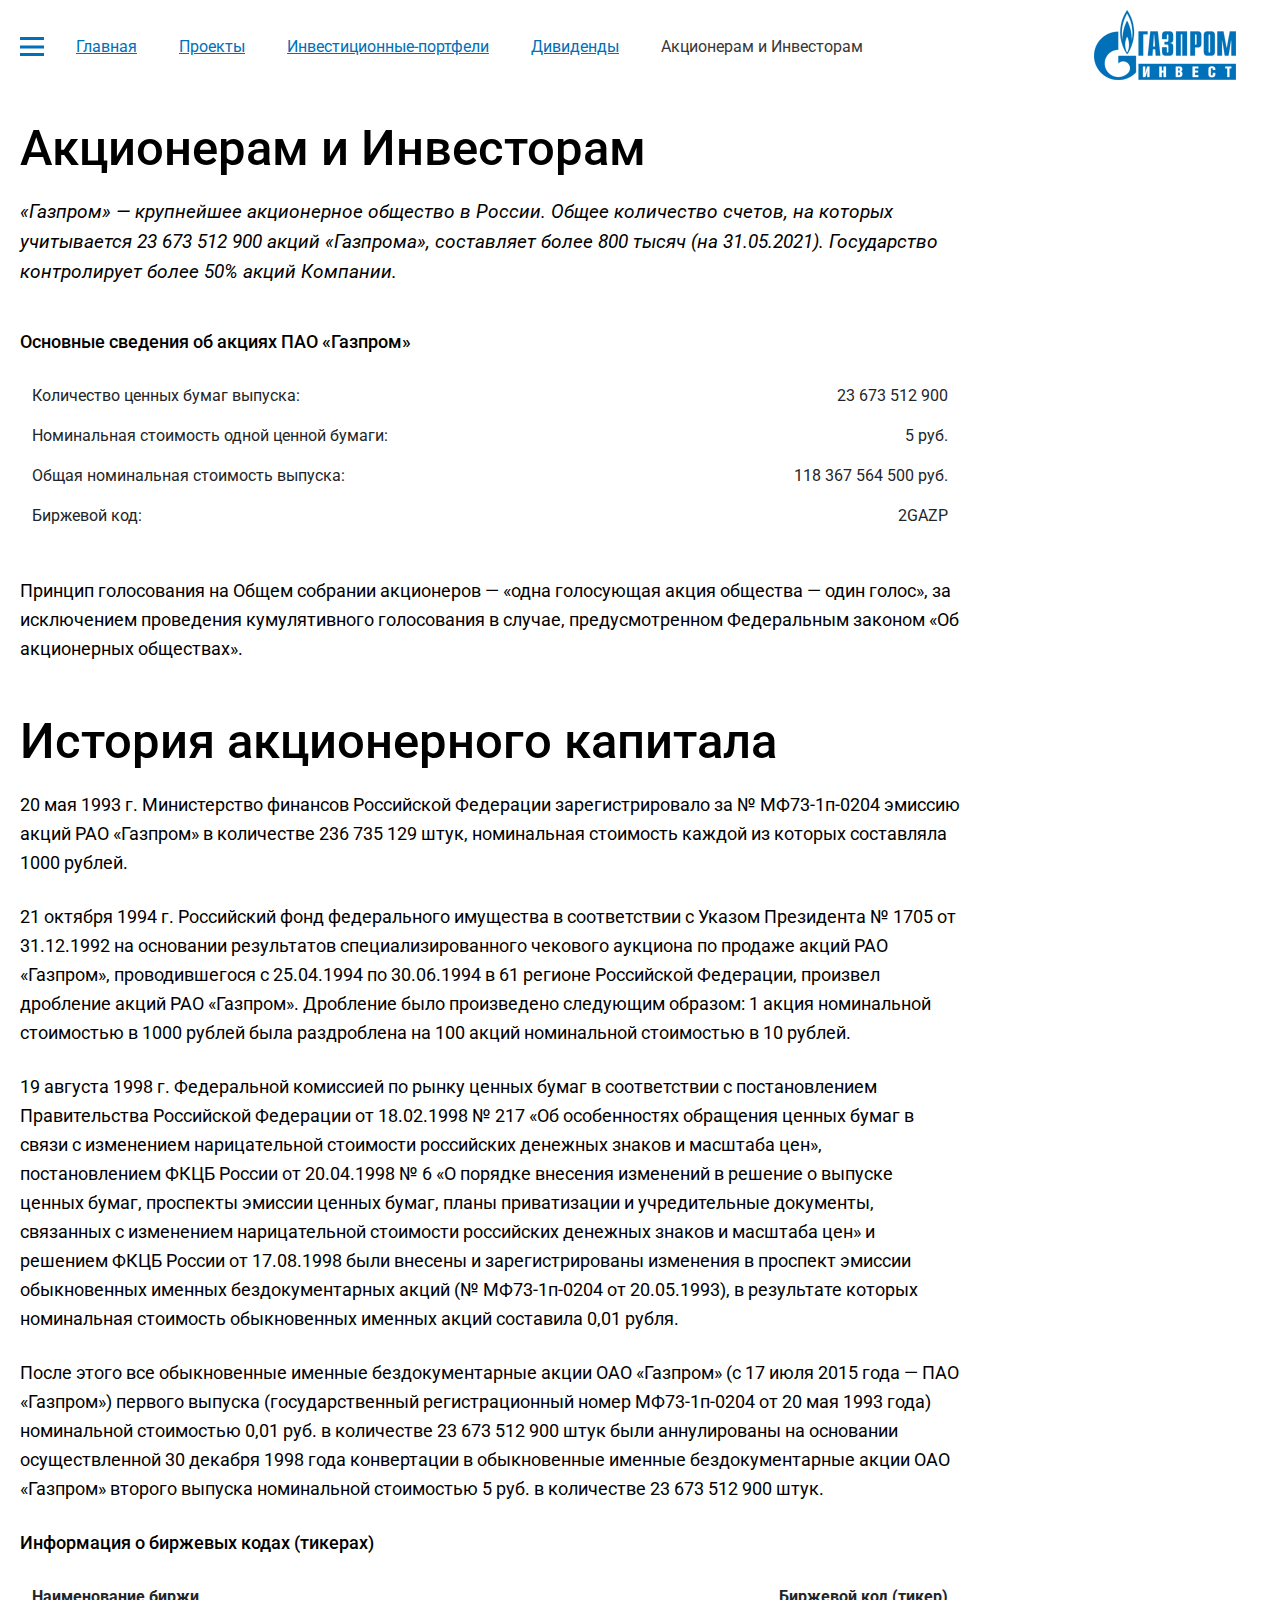
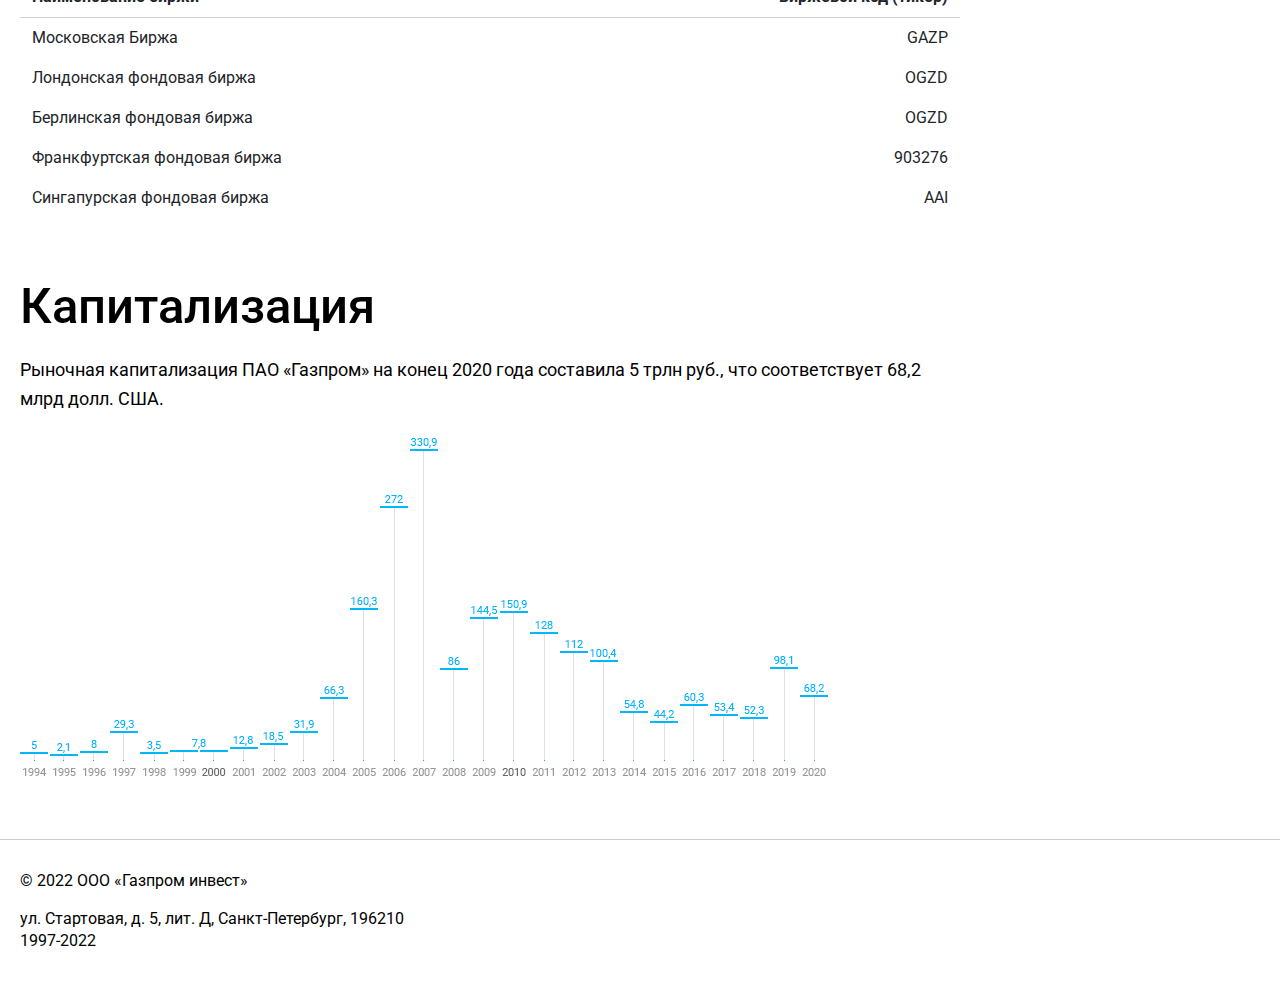
==== about-us.html @ cee7cc24 "Desktop version" ====
<!doctype html>
<html lang="ru">
<head>
    <meta charset="UTF-8">

    <meta name="viewport"
          content="width=device-width, user-scalable=no, initial-scale=1.0, maximum-scale=1.0, minimum-scale=1.0">
    <meta http-equiv="X-UA-Compatible" content="ie=edge">
    <title>For shareholders and investors</title>

    <link rel="preconnect" href="https://fonts.googleapis.com">
    <link rel="preconnect" href="https://fonts.gstatic.com" crossorigin>
    <link href="https://fonts.googleapis.com/css2?family=Roboto:wght@400;500;700;900&display=swap" rel="stylesheet">

    <link href="css/bootstrap.min.css" rel="stylesheet">
    <link rel="stylesheet" href="css/style.css">
    <!--    <link rel="stylesheet" href="css/media.css">-->
</head>

<body>

<header class="header">
    <div class="header__wrapper">
        <div class="container header__container">
        <div class="header__menu">
            <div class="menu__icon menu__icon--light">
                <span></span>
            </div>
            <nav class="menu__body">
                <ul class="menu__list">
                    <li class="menu__item">
                        <a href="index.html" class="menu__link menu__link--light">Главная</a>
                    </li>
                    <li class="menu__item">
                        <a href="projects.html" class="menu__link menu__link--light">Проекты</a>
                    </li>
                    <li class="menu__item">
                        <a href="cases.html" class="menu__link menu__link--light">Инвестиционные-портфели</a>
                    </li>
                    <li class="menu__item">
                        <a href="dividends.html" class="menu__link menu__link--light">Дивиденды</a>
                    </li>
                    <li class="menu__item">
                        <a href="about-us.html" class="menu__link menu__link--light menu__link--activelight">Акционерам и Инвесторам</a>
                    </li>
                </ul>
            </nav>

            <nav class="menu__body-extended">
                <div class="menu__wrapper">
                    <div class="menu__search">
                        <a href="#" class="menu__search-btn"><img src="img/icon/search.svg" alt=""></a>
                        <input type="text" class="menu__search-text" placeholder="Что ищем?">
                    </div>
                    <div class="menu__buttons">
                        <a href="login.html" class="menu__btn menu__btn-login">Войти</a>
                        <a href="registration.html" class="menu__btn menu__btn-registration">Регистрация</a>
                    </div>
                </div>

                <ul class="menu__list">
                    <li class="menu__item">
                        <a href="index.html" class="menu__link">Главная</a>
                        <ul class="menu__sub-list">
                            <li class="menu__sub-item">
                                <a href="index.html#news" class="menu__sub-link">Новости</a>
                            </li>
                            <li class="menu__sub-item">
                                <a href="index.html#contacts" class="menu__sub-link">Контакты</a>
                            </li>
                        </ul>
                    </li>
                    <li class="menu__item">
                        <a href="projects.html" class="menu__link">Проекты</a>
                        <ul class="menu__sub-list">
                            <li class="menu__sub-item">
                                <a href="projects.html#project1" class="menu__sub-link">Турецкий поток</a>
                            </li>
                            <li class="menu__sub-item">
                                <a href="projects.html#project2" class="menu__sub-link">Северный поток - 2</a>
                            </li>
                            <li class="menu__sub-item">
                                <a href="projects.html#project3" class="menu__sub-link">Ковыктинское месторождение</a>
                            </li>
                            <li class="menu__sub-item">
                                <a href="projects.html#project4" class="menu__sub-link">Мегапроект ЯМАЛ</a>
                            </li>
                            <li class="menu__sub-item">
                                <a href="projects.html#project5" class="menu__sub-link">Сила Сибири</a>
                            </li>
                            <li class="menu__sub-item">
                                <a href="projects.html#project6" class="menu__sub-link">Заполярное месторождение</a>
                            </li>
                            <li class="menu__sub-item">
                                <a href="projects.html#project7" class="menu__sub-link">Сахалин — Хабаровск — Владивосток</a>
                            </li>
                            <li class="menu__sub-item">
                                <a href="projects.html#project8" class="menu__sub-link">Камчатка</a>
                            </li>
                        </ul>
                    </li>
                    <li class="menu__item">
                        <a href="dividends.html" class="menu__link">Дивиденды</a>
                        <ul class="menu__sub-list">
                            <li class="menu__sub-item">
                                <a href="dividends.html#dividend-policy" class="menu__sub-link">Политика ПАО «Газпром»</a>
                            </li>
                            <li class="menu__sub-item">
                                <a href="dividends.html#dividend-history" class="menu__sub-link">История дивидендных выплат</a>
                            </li>
                        </ul>
                    </li>
                    <li class="menu__item">
                        <a href="about-us.html" class="menu__link">Акционерам и Инвесторам</a>
                        <ul class="menu__sub-list">
                            <li class="menu__sub-item">
                                <a href="#about-stocks" class="menu__sub-link">Сведения об акциях</a>
                            </li>
                            <li class="menu__sub-item">
                                <a href="#about-history" class="menu__sub-link">История акционерного капитала</a>
                            </li>
                        </ul>
                    </li>
                </ul>
            </nav>

        </div>
        <a href="index.html" class="header__logo"><img src="img/logo.png" alt="logo"></a>
    </div>
    </div>
</header>

<main class="about-us">
    <div class="container">
        <h1 class="about__title">Акционерам и Инвесторам</h1>
        <p class="about__text-italic">«Газпром» — крупнейшее акционерное общество в России. Общее количество счетов, на которых учитывается 23 673 512 900 акций «Газпрома», составляет более 800 тысяч (на 31.05.2021). Государство контролирует более 50% акций Компании.</p>
        <p class="about__text-bold" id="about-stocks">Основные сведения об акциях ПАО «Газпром»</p>
        <table class="table about__table-stocks">
            <tbody>
            <tr>
                <td>Количество ценных бумаг выпуска:</td>
                <td>23 673 512 900</td>
            </tr>
            <tr>
                <td>Номинальная стоимость одной ценной бумаги:</td>
                <td>5 руб.</td>
            </tr>
            <tr>
                <td>Общая номинальная стоимость выпуска:</td>
                <td>118 367 564 500 руб.</td>
            </tr>
            <tr>
                <td>Биржевой код:</td>
                <td>2GAZP</td>
            </tr>
            </tbody>
        </table>
        <p class="about__text">Принцип голосования на Общем собрании акционеров — «одна голосующая акция общества — один голос», за исключением проведения кумулятивного голосования в случае, предусмотренном Федеральным законом «Об акционерных обществах».</p>
        <h1 class="about__title about__title--margin">История акционерного капитала</h1>
        <p class="about__text">20 мая 1993 г. Министерство финансов Российской Федерации зарегистрировало за № МФ73-1п-0204 эмиссию акций РАО «Газпром» в количестве 236 735 129 штук, номинальная стоимость каждой из которых составляла 1000 рублей.</p>
        <p class="about__text">21 октября 1994 г. Российский фонд федерального имущества в соответствии с Указом Президента № 1705 от 31.12.1992 на основании результатов специализированного чекового аукциона по продаже акций РАО «Газпром», проводившегося с 25.04.1994 по 30.06.1994 в 61 регионе Российской Федерации, произвел дробление акций РАО «Газпром». Дробление было произведено следующим образом: 1 акция номинальной стоимостью в 1000 рублей была раздроблена на 100 акций номинальной стоимостью в 10 рублей.</p>
        <p class="about__text">19 августа 1998 г. Федеральной комиссией по рынку ценных бумаг в соответствии с постановлением Правительства Российской Федерации от 18.02.1998 № 217 «Об особенностях обращения ценных бумаг в связи с изменением нарицательной стоимости российских денежных знаков и масштаба цен», постановлением ФКЦБ России от 20.04.1998 № 6 «О порядке внесения изменений в решение о выпуске ценных бумаг, проспекты эмиссии ценных бумаг, планы приватизации и учредительные документы, связанных с изменением нарицательной стоимости российских денежных знаков и масштаба цен» и решением ФКЦБ России от 17.08.1998 были внесены и зарегистрированы изменения в проспект эмиссии обыкновенных именных бездокументарных акций (№ МФ73-1п-0204 от 20.05.1993), в результате которых номинальная стоимость обыкновенных именных акций составила 0,01 рубля.</p>
        <p class="about__text">После этого все обыкновенные именные бездокументарные акции ОАО «Газпром» (с 17 июля 2015 года — ПАО «Газпром») первого выпуска (государственный регистрационный номер МФ73-1п-0204 от 20 мая 1993 года) номинальной стоимостью 0,01 руб. в количестве 23 673 512 900 штук были аннулированы на основании осуществленной 30 декабря 1998 года конвертации в обыкновенные именные бездокументарные акции ОАО «Газпром» второго выпуска номинальной стоимостью 5 руб. в количестве 23 673 512 900 штук.</p>
        <p class="about__text-bold" id="about-history">Информация о биржевых кодах (тикерах)</p>
        <table class="table about__table-exchanges">
            <thead>
            <tr>
                <th>Наименование биржи</th>
                <th>Биржевой код (тикер)</th>
            </tr>
            </thead>
            <tbody>
            <tr>
                <td>Московская Биржа</td>
                <td>GAZP</td>
            </tr>
            <tr>
                <td>Лондонская фондовая биржа</td>
                <td>OGZD</td>
            </tr>
            <tr>
                <td>Берлинская фондовая биржа</td>
                <td>OGZD</td>
            </tr>
            <tr>
                <td>Франкфуртская фондовая биржа</td>
                <td>903276</td>
            </tr>
            <tr>
                <td>Сингапурская фондовая биржа</td>
                <td>AAI</td>
            </tr>
            </tbody>
        </table>
        <h1 class="about__title">Капитализация</h1>
        <p class="about__text">Рыночная капитализация ПАО «Газпром» на конец 2020 года составила 5 трлн руб., что соответствует 68,2 млрд долл. США.</p>
        <img src="img/graph.png" alt="" class="about__graph">
    </div>
</main>

<footer class="footer">
    <hr class="footer__line">
    <div class="container">
        <div class="footer__wrapper">
            <p class="footer__text">© 2022 ООО «Газпром инвест»</p>
            <p class="footer__text">ул. Стартовая, д. 5, лит. Д, Санкт-Петербург, 196210 1997-2022</p>
        </div>
    </div>
</footer>

<script src="js/main.js"></script>
</body>
</html>
---- css/style.css ----
/*Resetting default styles from "0 to 1"*/
html, body, div, span, object, iframe,
h1, h2, h3, h4, h5, h6, p, blockquote, pre,
abbr, address, cite, code,
del, dfn, em, img, ins, kbd, q, samp,
small, strong, sub, sup, var,
b, i,
dl, dt, dd, ol, ul, li,
fieldset, form, label, legend,
table, caption, tbody, tfoot, thead, tr, th, td,
article, aside, canvas, details, figcaption, figure,
footer, header, hgroup, menu, nav, section, summary,
time, mark, audio, video {
	margin:0;
	padding:0;
	border:0;
	outline:0;
	font-size:100%;
	vertical-align:baseline;
	background:transparent;
}
body {
	line-height:1;
}
article,aside,details,figcaption,figure,
footer,header,hgroup,menu,nav,section {
	display:block;
}
nav ul {
	list-style:none;
}
blockquote, q {
	quotes:none;
}
blockquote:before, blockquote:after,
q:before, q:after {
	content:'';
	content:none;
}
a {
	margin:0;
	padding:0;
	font-size:100%;
	vertical-align:baseline;
	background:transparent;
}
/* change colours to suit your needs */
ins {
	background-color:#ff9;
	color:#000;
	text-decoration:none;
}
/* change colours to suit your needs */
mark {
	background-color:#ff9;
	color:#000;
	font-style:italic;
	font-weight:bold;
}
del {
	text-decoration: line-through;
}
abbr[title], dfn[title] {
	border-bottom:1px dotted;
	cursor:help;
}
table {
	border-collapse:collapse;
	border-spacing:0;
}
/* change border colour to suit your needs */
hr {
	display:block;
	height:1px;
	border:0;
	border-top:1px solid #cccccc;
	margin:1em 0;
	padding:0;
}
input, select {
	vertical-align:middle;
}
body {
	font-family: 'Roboto', sans-serif;
	font-style: normal;
	font-weight: 400;
	color: black;
}
.container {
	max-width: 1342px;
	padding: 0 20px;
	margin: 0 auto;
}
a:hover{
	text-decoration: none;
	color: white;
}
/*~~~~~~~~~~~~~~~~~~~~~~~~~~~~~~~~~~~~~~~~~~~~~~~~~*/
.warning-message{
	display: flex;
	justify-content: center;
	align-items: center;
	padding: 14px 0;
	background: #F9D96A;
}
.warning__link{
	font-size: 14px;
	color: black;
	margin-left: 8px;
}
.warning__link:hover{
	font-size: 16px;
	color: black;
	text-decoration: none;
	transition: all .8s;
}
.warning-message._active{
	display: none;
}
/*~~~~~~~~~~~~~~~~~~~~~~~~~~~~~~~~~~~~~~~~~~~~~~~~~*/
body._lock{
	overflow: hidden;
}
/*for menu*/
.header{
}
.header__main{
	background: url("../img/header-main-bg.jpg") no-repeat center / cover;
	min-height: 500px;
}
.header__projects{
	background: url("../img/header-projects-bg.jpg") no-repeat center / cover;
	min-height: 552px;
}
.header__investments{
	background: url("../img/header-investments-bg.jpg") no-repeat center / cover;
	min-height: 552px;
}

.header__wrapper {
	overflow: auto;
}
.header__container {
	display: flex;
	align-items: center;
	justify-content: space-between;
}
.header__menu{
	display: flex;
	align-items: center;
	width: 100%;
}
.menu__body {
}
.menu__list{
	display: flex;
	align-items: center;
}
.menu__item {
	margin-right: 42px;
}
.menu__item:last-child{
	margin-right: 0;
}
/*~~~~~~~~~~~~~~~~~~~~~~~~~~~~~~~~~~~~~~~~~~~~~~~~~*/
/*for icon*/
.menu__icon {
	display: block;
	position: relative;
	width: 24px;
	height: 19px;
	cursor: pointer;
	margin-right: 32px;
}
.menu__icon span,
.menu__icon::before,
.menu__icon::after {
	position: absolute;
	left: 0;
	width: 24px;
	height: 3px;
	background: #fff;
	transition: all 0.3s ease 0s;
}
.menu__icon::before,
.menu__icon::after {
	content: "";
}
.menu__icon::before {
	top: 0;
}
.menu__icon::after {
	bottom: 0;
}

.menu__icon span {
	top: 50%;
	transform: scale(1) translate(0px, -50%);
}
.menu__icon._active span {
	transform: scale(0) translate(0px, -50%);
}
.menu__icon._active::before {
	top: 50%;
	transform: rotate(-45deg) translate(0px, -50%);
}
.menu__icon._active::after {
	bottom: 50%;
	transform: rotate(45deg) translate(0px, 50%);
}
/*~~~~~~~~~~~~~~~~~~~~~~~~~~~~~~~~~~~~~~~~~~~~~~~~~*/
/*Стили для развёрнутого меню*/
.header._active{
	background: #1B4A9F;
	position: relative;          /*/!/*/
	display: flex;         /*от Адика для фиксации и пролистывания меню*/
}
.header__wrapper._active  {   /*от Адика для фиксации и пролистывания меню*/
	background: #1B4A9F;
	position: fixed;
	top: 0;
	left: 0;
	width: 100%;
	height: 100%;
}
.header._active .header__menu{
	display: block;
	padding: 21px 0;
}
.menu__body._active,
.header__logo._active{
	display: none;
}
.menu__body-extended{
	display: none;
	width: 100%;
	/*min-height: 100vh;*/
	padding: 20px 0;
	transition: left .8s ease 0s;
}
.menu__body._active + .menu__body-extended{
	display: block;
}
.menu__wrapper{
	display: flex;
	justify-content: space-between;
	margin-bottom: 60px;
}
.menu__body-extended .menu__list{
	align-items: start;
}

/*Стили для формы поиска*/
.menu__search{
	display: flex;
	align-items: center;
	color: transparent;
	width: 750px;
	border-bottom: 1px solid white;
}
.menu__search-text{
	margin-left: 15px;
	border: none;
	outline: none;
	background: none;
	padding: 0;
	color: #6081BC;
	font-size: 30px;
	line-height: 35px;
	margin-bottom: 8px;
}
.menu__search-text::placeholder {
	color: #6081BC;
	font-size: 30px;
}
/*Стили для кнопок меню*/
.menu__buttons{
	display: flex;
	align-items: end;
	margin-bottom: -25px;
}
.menu__btn{
	display: inline-block;
	width: 152px;
	border-radius: 40px;
	color: #fff;
	font-size: 18px;
	font-weight: 500;
	padding: 12px 0;
	text-align: center;
	transition: .4s linear;
}
.menu__btn-login{
	background: #4EA2C6;
}
.menu__btn-registration{
	border: 1px solid #fff;
	margin-left: 30px;
}
.menu__btn-login:hover{
	background: #fff;
	color: #4EA2C6;
}
.menu__btn-registration:hover{
	background: #4EA2C6;
	border: none;
}
/*Стили для ссылок развёрнутого меню*/
.menu__body-extended .menu__list{
	display: grid;
	grid-template-columns: repeat(4, 1fr);
}
.menu__body-extended .menu__link{
	display: inline-block;
	font-weight: 600;
	margin-bottom: 20px;
}
.menu__body-extended .menu__sub-link{
	display: inline-block;
	font-size: 14px;
	color: white;
	text-decoration: underline;
	margin-bottom: 20px;
}
.menu__body-extended .menu__sub-link:hover{
	color: #cecece;
}

/*Ссылки меню*/
.menu__link{
	font-size: 16px;
	color: white;
	text-decoration: underline;
}
.menu__link:hover{
	color: #cecece;
}
.menu__link--active{
	font-weight: 700;
	text-decoration: none;
}
/*КАК ПРАВИЛЬНО ЭТО ДЕЛАЕТСЯ ЧЕРЕЗ JS ?*/
/*/ Изменения цвета ссылок для светлых страниц с белым фоном /*/
.menu__icon--light span,
.menu__icon--light::before,
.menu__icon--light::after {
	background: #0070B8 !important;
}
.menu__link--light{
	color: #0070B8;
}
.menu__link--light:hover{
	color: #044772;
	text-decoration: underline;
}
.menu__link--activelight{
	color: #383737;
	text-decoration: none;
}

/*~~~~~~~~~~~~~~~~~~~~~~~~~~~~~~~~~~~~~~~~~~~~~~~~~*/
/*for main part*/
.main-page{
	/*background: #E5E5E5;*/
}
.wrapper{
	display: grid;
	grid-template-columns: 575px auto;
	grid-gap: 30px;
}
.wrapper-project{
	margin-top: -229px;
}
.wrapper-banner{
	margin-top: -145px;
}
.wrapper-inner{
	display: grid;
	grid-template-columns: repeat(2, 1fr);
	grid-gap: 30px;
}
.main-page__project{
	min-height: 342px;
	width: 100%;
	background-repeat: no-repeat;
	background-size: cover;
	background-position: center;
	margin-bottom: 30px;
	color: white;
	text-align: center;
}
.main-page__banner{
	min-height: 333px;
	width: 100%;
	background-repeat: no-repeat;
	background-size: cover;
	background-position: center;
}
.main-page__project--1{
	display: flex;
	flex-direction: column;
	justify-content: space-between;
	text-align: left;
}
.main-page__project--1-title{
	font-size: 74px;
	font-weight: 900;
	line-height: 91px;
	margin-bottom: 10px;
}
.main-page__project--1-subtitle{
	font-size: 22px;
	font-weight: 600;
	line-height: 31px;
	max-width: 515px;
	margin-bottom: auto;             /* REMEMBER! когда align-self не срабатывает*/
}
.main-page__project--1-text{
	font-size: 26px;
	font-weight: 600;
	line-height: 30px;
	color: black;
	text-decoration: underline;
}
.main-page__project .title{
	font-size: 66px;
	font-weight: 600;
	line-height: 77px;
	margin: 0 auto;
}
.main-page__project .text{
	font-size: 16px;
	font-weight: 400;
	line-height: 19px;
	max-width: 477px;
	margin: 0 auto;
}
#main-page__project--2-title{
	font-size: 36px;
	line-height: 42px;
	padding-top: 134px;
	margin-bottom: 20px;
	max-width: 389px;
}

.main-page__project--3-title{
	padding-top: 149px;
	padding-bottom: 11px;
}
.main-page__project--4-title{
	padding-top: 134px;
	padding-bottom: 21px;
}
.main-page__project--5-title{
	padding-top: 96px;
	padding-bottom: 13px;
	max-width: 400px;
}
/*~~~~~~~~~~~~~~~~~~~~~~~~~~~~~~~~~~~~~~~~~~~~~~~~~*/
/*warning-page*/
.warning{
	/*background: #E5E5E5;*/
}
.warning__title{
	margin-top: 27px;
	font-size: 49px;
	line-height: 57px;
	margin-bottom: 30px;
}
.warning__span{
	display: inline-block;
	color: #0070B8;
	font-size: 18px;
	line-height: 21px;
	margin-bottom: 20px;
}
.warning__text{
	font-size: 16px;
	line-height: 26px;
	margin-bottom: 25px;
	max-width: 940px;
}
.warning__text:last-child{
	margin-bottom: 74px;
}
/*~~~~~~~~~~~~~~~~~~~~~~~~~~~~~~~~~~~~~~~~~~~~~~~~~*/
/*for dividends-page*/
.dividends__title{
	margin-top: 27px;
	font-size: 49px;
	line-height: 57px;
	margin-bottom: 40px;
}
.dividends__text{
	font-size: 16px;
	line-height: 26px;
	margin-bottom: 25px;
	max-width: 940px;
}
.dividends__text:last-child{
	margin-bottom: 60px;
}

/*Стили для всех таблиц*/
.table{
	table-layout: fixed;
	max-width: 940px;
}
.table,
.table td{
	border: none;
}
.table th{
	border-bottom: 1px solid #D3D3D3 !important;    /* why bootstrap has the most important style here? */
	border-top: none !important;
}
.table tbody tr:hover{
	background: #F8FBFF;
}
.table td:last-child,
.table th:last-child{
	text-align: right;
}
/*Стили для отдельных таблиц*/
.dividends__table{
	margin-bottom: 60px;
}
.about__table-stocks{
	margin-bottom: 40px;
}
.about__table-exchanges{
	margin-bottom: 60px;
}
/*~~~~~~~~~~~~~~~~~~~~~~~~~~~~~~~~~~~~~~~~~~~~~~~~~*/
/*for about-us page*/
.about-us{
	margin-top: 27px;
}
.about__title{
	font-size: 49px;
	line-height: 57px;
	margin-bottom: 20px;
}
.about__text-italic{
	margin: 20px 0 40px;
	font-size: 19px;
	font-style: italic;
	line-height: 30px;
	max-width: 940px;
}
.about__text-bold{
	font-size: 18px;
	font-weight: 500;
	line-height: 29px;
	margin-bottom: 20px;
}
.about__text{
	font-size: 18px;
	font-weight: 400;
	line-height: 29px;
	max-width: 940px;
	margin-bottom: 25px;
}
.about__title--margin{
	margin-top: 50px;
}
.about__graph{
	margin-bottom: 60px;
}
/*~~~~~~~~~~~~~~~~~~~~~~~~~~~~~~~~~~~~~~~~~~~~~~~~~*/
/*for footer*/
.footer{
	/*background: #E5E5E5;*/
}
.footer__line{
	color: #BEBEBE;
	width: 100%;
	height: 0;
	margin-top: 0;
	margin-bottom: 30px;
}
.footer__wrapper{
	max-width: 400px;
	padding-bottom: 15px;
}
.footer__text{
	font-size: 16px;
	line-height: 22px;
	margin-bottom: 16px;
}
/*~~~~~~~~~~~~~~~~~~~~~~~~~~~~~~~~~~~~~~~~~~~~~~~~~*/
.projects__title{
	margin-top: -161px;
	font-size: 78px;
	font-weight: 900;
	line-height: 91px;
	margin-bottom: 100px;
	color: #fff;
}
.projects__wrapper{
	display: grid;
	grid-template-columns: repeat(3, 1fr);
	margin-bottom: 44px;
}

.project-header{
	grid-column-start: 1;
	grid-column-end: 4;
	min-height: 442px;
	max-width: 1302px;
	background: #1b1e21;
	margin: auto;
	overflow: hidden;
}
.block-header {
	display: flex;
	width: 100%;
	height: 442px;
	transition: all 0.3s ease 0s;
}
.block__item-header {
	flex: 0 0 100%;
	border-radius: 1px;
	padding: 20px;
	color: #fff;
}
@media (min-width: 1342px) {
	.block__item-header {
		flex: 0 0 1302px;
	}
}

.project-item {
	min-height: 350px;
	max-width: 434px;
	margin: auto;
	overflow: hidden;
}
.block {
	display: flex;
	width: 100%;
	height: 350px;
	transition: all 0.3s ease 0s;
}
.block__item {
	flex: 0 0 100%;
	border-radius: 1px;
	padding: 20px;
	color: #fff;
}
@media (min-width: 1342px) {
	.block__item{
		flex: 0 0 434px;
	}
}

.block:hover,
.block-header:hover {
	transition: all 0.3s ease 0s;
	transform: translateX(-100%);
}
/*Отдельно стилизуем переднюю и заднюю часть блока*/
.front {
	background-repeat: no-repeat;
	background-size: cover;
	background-position: center;
}

.front__img{
	display: block;
	margin: 0 auto;
}
.front__title {
	font-size: 36px;
	font-weight: 600;
	line-height: 42px;
	text-align: center;
	margin: 0 auto;
}
.front__title--big{
	font-size: 66px;
	line-height: 77px;
}
.front__subtitle {
	padding: 0 10px 0;
	font-size: 16px;
	font-weight: 400;
	line-height: 19px;
	text-align: center;
}

.back {
	background-color: #1B4A9F;
}
.back--header {
	text-align: center;
	display: flex;
	flex-direction: column;
	justify-content: center;
}
.back__title {
	margin-bottom: 10px;
	font-size: 22px;
	font-weight: 700;
	line-height: 31px;
}
.back__title--header {
	margin-bottom: 20px;
}
.back__text{
	font-size: 12px;
	font-weight: 400;
	line-height: 22px;
	margin-bottom: 22px;
}
.back__text:last-child{
	margin-bottom: 0;
}
.back__list{
	margin-left: 25px;
}
/*Отступы в каждом отдельном блоке*/
.front__img--1{
	padding-top: 89px;
	margin-bottom: 27px;
}
.front__title--1{
	margin-bottom: 13px;
	max-width: 450px;
}
.front__img--2{
	padding-top: 68px;
	margin-bottom: 25px;
}
.front__title--2{
	margin-bottom: 25px;
}
.front__img--3{
	padding-top: 53px;
	margin-bottom: 22px;
}
.front__title--3{
	margin-bottom: 20px;
}
.front__img--4{
	padding-top: 60px;
	margin-bottom: 24px;
}
.front__title--4{
	margin-bottom: 21px;
}
.front__img--5{
	padding-top: 69px;
	margin-bottom: 27px;
}
.front__title--5{
	margin-bottom: 11px;
}
.front__img--6{
	padding-top: 47px;
	margin-bottom: 16px;
}
.front__title--6{
	margin-bottom: 20px;
}
.front__img--7{
	padding-top: 57px;
	margin-bottom: 27px;
}
.front__title--7{
	margin-bottom: 20px;
}
.front__img--8{
	padding-top: 52px;
	margin-bottom: 22px;
}
.front__title--8{
	margin-bottom: 21px;
}
/*~~~~~~~~~~~~~~~~~~~~~~~~~~~~~~~~~~~~~~~~~~~~~~~~~*/
/*for forms*/
.forms{
	background: url("../img/form-bg.jpg") no-repeat top center / cover;
	min-height: 100vh;
}
.form{
	margin-top: 30px;
	margin-bottom: 134px;
}
.form__wrapper {
	padding: 30px 30px 40px;
	background: #fff;
	border: 1px solid #E8E8E8;
	max-width: 514px;
}
.form__content{
	display: flex;
	flex-direction: column;
	justify-content: end;
	color: #fff;
}
.form__content-img{
	width: fit-content;
}
.form__content-title{
	margin: 40px 0 10px;
	font-size: 78px;
	font-weight: 900;
	line-height: 91px;
}
.form__content-subtitle{
	font-size: 22px;
	font-weight: 600;
	line-height: 31px;
	max-width: 515px;
}

.form__header{
	display: flex;
	justify-content: space-between;
	align-items: center;
	margin-bottom: 20px;
}
.form__title{
	font-size: 30px;
	line-height: 35px;
}
.form_link{
	font-size: 14px;
	line-height: 16px;
	text-decoration-line: underline;
	color: #1B4A9F;
}
.form__link:hover{
	color: #04183f;
}
/*Стили для формы ввода*/
.form__form{
	display: flex;
	flex-wrap: wrap;
	justify-content: space-between;
}
.form__label {
	font-weight: 500;
	font-size: 12px;
	line-height: 14px;
	margin-bottom: 14px;
}
.form__label-login {
	width: 100%;
}
.form__label-registration {
	width: 48%;
}
.form__input {
	margin-top: 8px;
	border: 1px solid #000000;
	border-radius: 2px;
	padding: 15px;
	font-size: 14px;
	line-height: 14px;
}
.form__input::placeholder {
	color: #88959F;
	font-size: 14px;
	line-height: 14px;
}
.form__btn{
	padding: 10px;
	background: #1B4A9F;
	border-radius: 1px;
	border: none;
	cursor: pointer;
	width: 100%;
	color: #fff;
	font-weight: 500;
	font-size: 18px;
	line-height: 21px;
	transition: .2s linear;
}
.form__btn:hover{
	background: #0a2559;
}
.form__bottom-text{
	font-style: italic;
	font-size: 11px;
	line-height: 18px;
	color: #778691;
	margin-bottom: 15px;
}
/*~~~~~~~~~~~~~~~~~~~~~~~~~~~~~~~~~~~~~~~~~~~~~~~~~~~~~~~~~~~*/
.investments__wrapper {
	display: grid;
	grid-template-columns: repeat(2, minmax(240px, 1fr));         /* !!!!!!!!!!!!!! */
	grid-template-areas:
        "hd sd"
        "main sd";
	grid-gap: 90px;
	margin-top: -229px;
}
.investments__title {
	grid-area: hd;
}
.investments__content {
	grid-area: main;
	margin-bottom: 40px;
}
.investments__tables {
	grid-area: sd;
}

.investments__title{
	font-size: 78px;
	font-weight: 900;
	line-height: 91px;
	color: white;
	margin-bottom: 87px;
}
.investments__subtitle{
	font-size: 49px;
	font-weight: 600;
	line-height: 57px;
	margin-bottom: 40px;
}
.investments__text-bold{
	font-size: 18px;
	font-weight: 500;
	line-height: 29px;
	margin-bottom: 20px;
}
.investments__text-bold span{
	color: #1B4A9F;
}
.investments__text{
	font-size: 16px;
	line-height: 26px;
	margin-bottom: 25px;
}
.investments__list{
	background: #1B4A9F;
	padding: 25px 25px 25px 40px;
	display: flex;
	flex-wrap: wrap;
	justify-content: space-between;
	margin-bottom: 40px;
}
.investments__item{
	font-size: 16px;
	font-weight: 700;
	line-height: 32px;
	color: white;
	margin-bottom: 8px;
	min-width: 270px;
}
.investments__item:last-child{
	margin-bottom: 0;
}

.investments__table-wrapper{
	padding: 0 10px;
	margin-bottom: 30px;
	border-radius: 4px;
	background: #FDFDFD;
	filter: drop-shadow(0px 5px 10px rgba(0, 0, 0, 0.1));
}
.investments__table{
	table-layout: auto;
}
.investments__table tbody td {
	padding: 15px;
}
.investments__table tbody tr{
	font-size: 14px;
	line-height: 14px;
}
.investments__table td:nth-child(1) span{
	font-weight: 600;
}
.investments__table td:nth-child(2){
	color: #71808B;
	font-weight: 600;
	text-align: right;
}
.investments__table td:nth-child(3) span{
	color: #63A68F;
	font-weight: 500;
}
/*Стили для заголовка таблицы*/
.investments__table th {
	padding: 14px 10px;
}
.investments__table th:nth-child(1){
	color: #1B4A9F;
	font-size: 22px;
	font-weight: 500;
	line-height: 26px;
	text-decoration: underline;
}
.investments__table th:nth-child(3){
	font-size: 10px;
	line-height: 12px;
	font-weight: 500;
}
.investments__table th:nth-child(3) span{
	font-size: 18px;
	line-height: 21px;
}
.investments__table th:nth-child(3) p{
	margin-bottom: 5px;
}
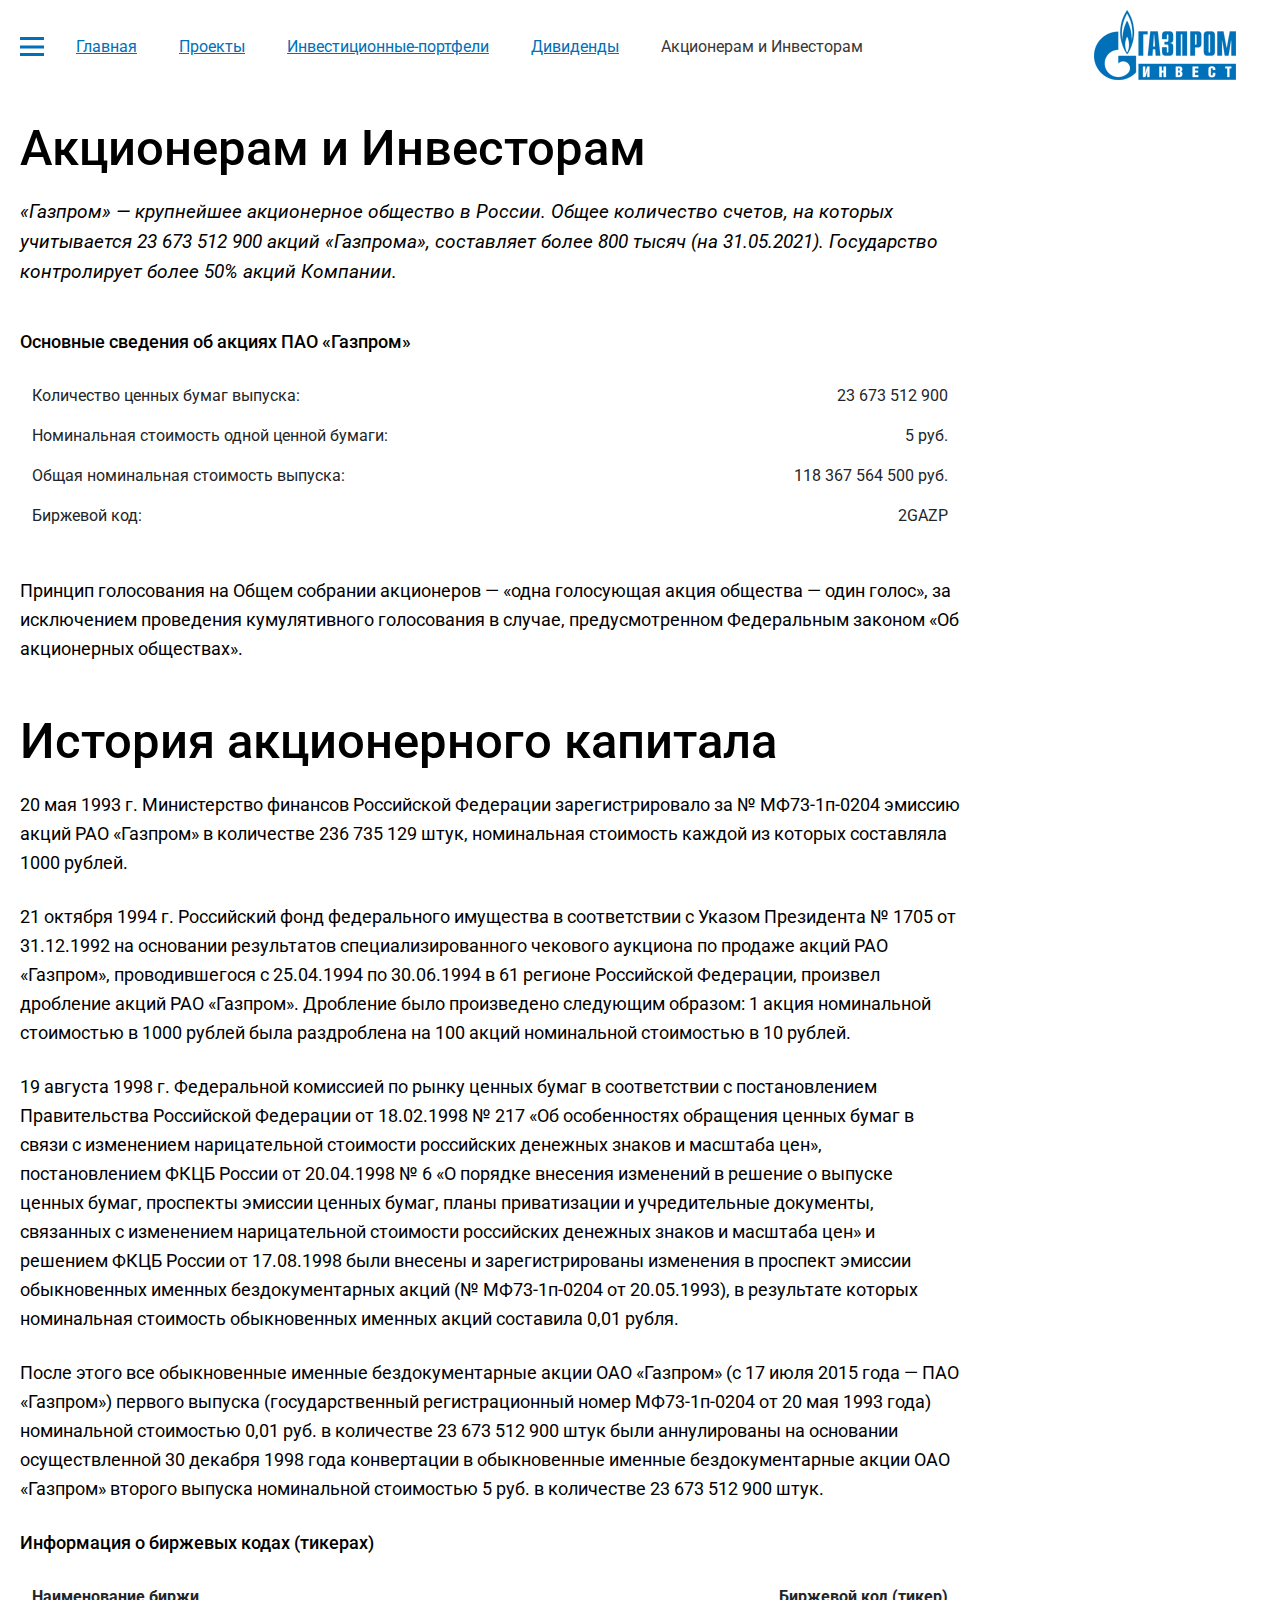
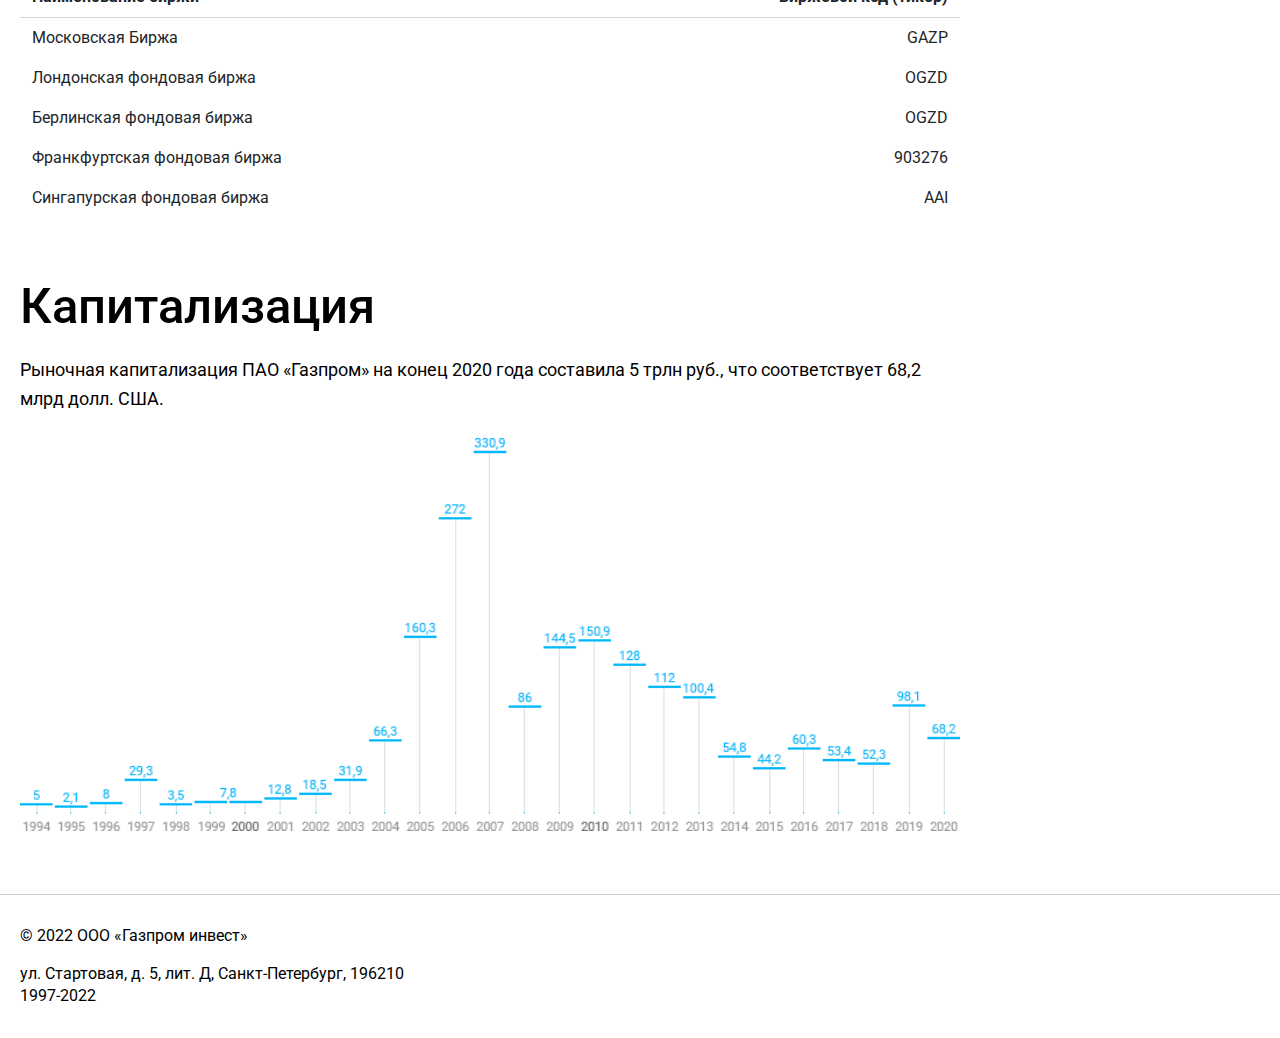
==== commit 4f332d94: "Mobile version" ====
--- a/about-us.html
+++ b/about-us.html
@@ -14,7 +14,7 @@
 
     <link href="css/bootstrap.min.css" rel="stylesheet">
     <link rel="stylesheet" href="css/style.css">
-    <!--    <link rel="stylesheet" href="css/media.css">-->
+    <link rel="stylesheet" href="css/media.css">
 </head>
 
 <body>
--- a/css/style.css
+++ b/css/style.css
@@ -135,6 +135,7 @@
 .header__investments{
 	background: url("../img/header-investments-bg.jpg") no-repeat center / cover;
 	min-height: 552px;
+	z-index: 1;
 }
 
 .header__wrapper {
@@ -158,9 +159,6 @@
 }
 .menu__item {
 	margin-right: 42px;
-}
-.menu__item:last-child{
-	margin-right: 0;
 }
 /*~~~~~~~~~~~~~~~~~~~~~~~~~~~~~~~~~~~~~~~~~~~~~~~~~*/
 /*for icon*/
@@ -244,6 +242,7 @@
 .menu__wrapper{
 	display: flex;
 	justify-content: space-between;
+	flex-wrap: wrap;
 	margin-bottom: 60px;
 }
 .menu__body-extended .menu__list{
@@ -255,7 +254,7 @@
 	display: flex;
 	align-items: center;
 	color: transparent;
-	width: 750px;
+	width: 55%;
 	border-bottom: 1px solid white;
 }
 .menu__search-text{
@@ -277,6 +276,7 @@
 .menu__buttons{
 	display: flex;
 	align-items: end;
+	flex-wrap: wrap;
 	margin-bottom: -25px;
 }
 .menu__btn{
@@ -360,19 +360,39 @@
 
 /*~~~~~~~~~~~~~~~~~~~~~~~~~~~~~~~~~~~~~~~~~~~~~~~~~*/
 /*for main part*/
-.main-page{
-	/*background: #E5E5E5;*/
-}
 .wrapper{
 	display: grid;
-	grid-template-columns: 575px auto;
+	grid-template-columns: auto 696px;
+	grid-template-areas:
+	        "hd sd"
+	        "main sd";
 	grid-gap: 30px;
+	padding-bottom: 40px;
+}
+.wrapper-title {
+	grid-area: hd;
+	margin-top: -229px;
 }
 .wrapper-project{
-	margin-top: -229px;
-}
-.wrapper-banner{
+	grid-area: main;
+}
+.wrapper-banner {
+	grid-area: sd;
 	margin-top: -145px;
+}
+.main-page__title{
+	font-size: 74px;
+	font-weight: 900;
+	line-height: 91px;
+	color: #fff;
+	margin-bottom: 10px;
+}
+.main-page__subtitle{
+	font-size: 22px;
+	font-weight: 600;
+	line-height: 31px;
+	max-width: 515px;
+	color: #fff;
 }
 .wrapper-inner{
 	display: grid;
@@ -389,38 +409,23 @@
 	color: white;
 	text-align: center;
 }
+.main-page__project:last-child{
+	margin-bottom: 0;
+}
 .main-page__banner{
 	min-height: 333px;
-	width: 100%;
+	max-width: 333px;
 	background-repeat: no-repeat;
 	background-size: cover;
 	background-position: center;
 }
-.main-page__project--1{
-	display: flex;
-	flex-direction: column;
-	justify-content: space-between;
-	text-align: left;
-}
-.main-page__project--1-title{
-	font-size: 74px;
-	font-weight: 900;
-	line-height: 91px;
-	margin-bottom: 10px;
-}
-.main-page__project--1-subtitle{
-	font-size: 22px;
-	font-weight: 600;
-	line-height: 31px;
-	max-width: 515px;
-	margin-bottom: auto;             /* REMEMBER! когда align-self не срабатывает*/
-}
-.main-page__project--1-text{
+.main-page__project-title{
 	font-size: 26px;
 	font-weight: 600;
 	line-height: 30px;
 	color: black;
 	text-decoration: underline;
+	margin-bottom: 30px;
 }
 .main-page__project .title{
 	font-size: 66px;
@@ -442,7 +447,6 @@
 	margin-bottom: 20px;
 	max-width: 389px;
 }
-
 .main-page__project--3-title{
 	padding-top: 149px;
 	padding-bottom: 11px;
@@ -556,7 +560,6 @@
 }
 .about__text{
 	font-size: 18px;
-	font-weight: 400;
 	line-height: 29px;
 	max-width: 940px;
 	margin-bottom: 25px;
@@ -566,6 +569,8 @@
 }
 .about__graph{
 	margin-bottom: 60px;
+	width: 100%;
+	max-width: 940px;
 }
 /*~~~~~~~~~~~~~~~~~~~~~~~~~~~~~~~~~~~~~~~~~~~~~~~~~*/
 /*for footer*/
@@ -601,12 +606,13 @@
 	display: grid;
 	grid-template-columns: repeat(3, 1fr);
 	margin-bottom: 44px;
+	overflow: hidden;
 }
 
 .project-header{
 	grid-column-start: 1;
 	grid-column-end: 4;
-	min-height: 442px;
+	/*min-height: 442px;*/
 	max-width: 1302px;
 	background: #1b1e21;
 	margin: auto;
@@ -898,9 +904,6 @@
 	grid-gap: 90px;
 	margin-top: -229px;
 }
-.investments__title {
-	grid-area: hd;
-}
 .investments__content {
 	grid-area: main;
 	margin-bottom: 40px;
@@ -908,8 +911,8 @@
 .investments__tables {
 	grid-area: sd;
 }
-
 .investments__title{
+	grid-area: hd;
 	font-size: 78px;
 	font-weight: 900;
 	line-height: 91px;
@@ -943,6 +946,7 @@
 	flex-wrap: wrap;
 	justify-content: space-between;
 	margin-bottom: 40px;
+	width: 100%;
 }
 .investments__item{
 	font-size: 16px;
@@ -965,6 +969,7 @@
 }
 .investments__table{
 	table-layout: auto;
+	z-index: 0;
 }
 .investments__table tbody td {
 	padding: 15px;
@@ -1007,6 +1012,4 @@
 }
 .investments__table th:nth-child(3) p{
 	margin-bottom: 5px;
-}
-
-
+}--- a/css/media.css
+++ b/css/media.css
@@ -0,0 +1,351 @@
+/*for menu & footer*/
+@media (max-width: 1200px) {
+    .menu__body .menu__item {
+        margin-right: 37px;
+        text-align: center;
+    }
+}
+@media (max-width: 1024px) {
+    .menu__body .menu__link{
+        font-size: 14px;
+    }
+    .menu__search{
+        width: 50%;
+    }
+}
+@media (max-width: 869px) {
+    .menu__body{
+        display: none;
+    }
+    .menu__body-extended .menu__list {
+        grid-template-columns: repeat(2, 1fr);
+    }
+    .header._active .header__menu {
+        padding-bottom: 10px;
+    }
+    .menu__search{
+        width: 45%;
+    }
+    .menu__body-extended .menu__item:nth-child(2){
+        margin-bottom: 25px;
+    }
+    .header__logo{
+        margin-right: -20px;
+    }
+}
+@media (max-width: 768px) {
+    .menu__search{
+        width: 40%;
+    }
+    .menu__search-text {
+        font-size: 20px;
+        line-height: 30px;
+    }
+}
+@media (max-width: 725px){
+    .menu__search,
+    .menu__btn,
+    .menu__buttons {
+        width: 100%;
+    }
+    .menu__search{
+        margin-bottom: 40px;
+    }
+    .menu__btn-login {
+        margin-bottom: 25px;
+    }
+    .menu__btn-registration {
+        margin-left: 0;
+        margin-bottom: 10px;
+    }
+}
+@media (max-width: 576px) {
+    .menu__body-extended .menu__list {
+        grid-template-columns: repeat(1, 1fr);
+    }
+
+    .menu__body-extended .menu__item:not(:last-child) {
+        margin-bottom: 25px;
+    }
+
+    .footer__text {
+        font-size: 14px;
+        line-height: 20px;
+    }
+}
+/*~~~~~~~~~~~~~~~~~~~~~~~~~~~~~~~~~~~~~~~~~~~~~~~~~~~~~~~~~~~~~~~*/
+/*for projects page*/
+@media (max-width: 992px) {
+    .projects__wrapper{
+        display: block;
+    }
+    .header__projects{
+        min-height: 500px;
+    }
+    .projects__title {
+        margin-top: -250px;
+        font-size: 60px;
+        line-height: 70px;
+        margin-bottom: 95px;
+    }
+    .project-item{
+        max-width: 100%;
+    }
+    .project-header {
+        height: 350px;
+    }
+    .block-header {
+        height: 100%;
+    }
+    .front__title--big{
+        font-size: 36px;
+        line-height: 42px;
+    }
+}
+@media (max-width: 576px) {
+    .header__projects{
+        min-height: 500px;
+    }
+    .projects__title {
+        margin-top: -280px;
+        font-size: 56px;
+        line-height: 66px;
+        margin-bottom: 88px;
+    }
+}
+@media (max-width: 430px) {
+    .front__subtitle {
+        font-size: 14px;
+        line-height: 16px;
+    }
+    .back__title{
+        font-size: 16px;
+    }
+    .back__text {
+        font-size: 11px;
+        line-height: 20px;
+        margin-bottom: 10px;
+    }
+    .front__img--7 {
+        padding-top: 30px;
+        margin-bottom: 23px;
+    }
+}
+/*~~~~~~~~~~~~~~~~~~~~~~~~~~~~~~~~~~~~~~~~~~~~~~~~~~~~~~~~~~~~~~~*/
+/*for main page*/
+@media (max-width: 1320px) {
+    .wrapper-title {
+        margin-top: -260px;
+    }
+    .wrapper-banner {
+        margin-top: -165px;
+    }
+}
+@media (max-width: 1200px) {
+    .wrapper {
+        grid-template-columns: repeat(1, 1fr);
+        grid-gap: 0;
+        grid-template-areas:
+            "hd"
+	        "sd"
+            "main";
+    }
+    .wrapper-banner{
+        margin-top: -40px;
+    }
+    .main-page__project-title{
+        margin-top: 30px;
+        text-align: center;
+    }
+}
+@media (max-width: 768px) {
+    .wrapper-banner{
+        margin-top: -66px;
+    }
+    .wrapper-inner{
+        display: block;
+    }
+    .main-page__banner{
+        margin: 0 auto 20px;
+    }
+    .main-page__banner:last-child{
+        margin-bottom: 0;
+    }
+    .main-page__project{
+        margin-bottom: 20px;
+    }
+}
+@media (max-width: 576px) {
+    .wrapper-title {
+        margin-top: -335px;
+    }
+    .main-page__project .title{
+        font-size: 36px;
+        line-height: 42px;
+    }
+    .main-page__project .text{
+        font-size: 14px;
+        line-height: 16px;
+    }
+    .main-page__title{
+        font-size: 68px;
+        line-height: 75px;
+    }
+    .main-page__subtitle{
+        font-size: 16px;
+        line-height: 28px;
+    }
+}
+@media (max-width: 380px) {
+    .main-page__banner{
+        min-height: 300px;
+    }
+}
+/*~~~~~~~~~~~~~~~~~~~~~~~~~~~~~~~~~~~~~~~~~~~~~~~~~~~~~~~~~~~~~~~*/
+/*for investments-page*/
+@media (max-width: 1300px) {
+    .investments__title{
+        font-size: 60px;
+        line-height: 72px;
+    }
+}
+@media (max-width: 992px) {
+    .investments__title{
+        margin-bottom: 65px;
+    }
+    .investments__wrapper {
+        grid-template-columns: repeat(1, 1fr);
+        grid-template-areas:
+        "hd"
+        "sd"
+        "main";
+        grid-gap: 0;
+    }
+    .investments__subtitle{
+        font-size: 40px;
+        line-height: 52px;
+        margin-bottom: 30px;
+    }
+}
+@media (max-width: 430px) {
+    .investments__wrapper{
+        margin-top: -274px;
+    }
+    .investments__title {
+        font-size: 36px;
+        line-height: 40px;
+    }
+    .investments__subtitle{
+        font-size: 29px;
+        line-height: 34px;
+    }
+
+    .investments__table tbody tr {
+        font-size: 12px;
+        line-height: 12px;
+    }
+    .investments__table th:nth-child(1) {
+        font-size: 16px;
+        line-height: 22px;
+    }
+    .investments__table th:nth-child(3) span {
+        font-size: 16px;
+        line-height: 22px;
+    }
+    .investments__table th {
+         padding: 14px 0;
+    }
+    .investments__table tbody td {
+        padding: 12px 0;
+    }
+}
+/*~~~~~~~~~~~~~~~~~~~~~~~~~~~~~~~~~~~~~~~~~~~~~~~~~~~~~~~~~~~~~~~*/
+@media (max-width: 430px) {
+    .dividends__title {
+        margin-top: 20px;
+        font-size: 36px;
+        line-height: 45px;
+        margin-bottom: 20px;
+    }
+    .dividends__text {
+        font-size: 14px;
+        line-height: 25px;
+        margin-bottom: 20px;
+    }
+    .dividends__table th {
+        font-size: 14px;
+        line-height: 20px;
+    }
+    .dividends__table tbody tr {
+        font-size: 12px;
+        line-height: 16px;
+    }
+}
+/*~~~~~~~~~~~~~~~~~~~~~~~~~~~~~~~~~~~~~~~~~~~~~~~~~~~~~~~~~~~~~~~*/
+@media (max-width: 430px) {
+    .about__title {
+        font-size: 36px;
+        line-height: 45px;
+        margin-bottom: 20px;
+    }
+    .about__title--margin {
+        margin-top: 20px;
+    }
+    .about__text-italic {
+        margin: 20px 0 30px;
+        font-size: 16px;
+        line-height: 25px;
+    }
+    .about__text {
+        font-size: 14px;
+        line-height: 25px;
+        margin-bottom: 20px;
+    }
+}
+/*~~~~~~~~~~~~~~~~~~~~~~~~~~~~~~~~~~~~~~~~~~~~~~~~~~~~~~~~~~~~~~~*/
+@media (max-width: 430px) {
+    .warning__title {
+        margin-top: 25px;
+        font-size: 34px;
+        line-height: 45px;
+        margin-bottom: 25px;
+    }
+    .warning__span {
+        font-size: 16px;
+    }
+    .warning__text {
+        font-size: 14px;
+        line-height: 25px;
+        margin-bottom: 20px;
+    }
+    .warning__text:last-child {
+        margin-bottom: 30px;
+    }
+}
+/*~~~~~~~~~~~~~~~~~~~~~~~~~~~~~~~~~~~~~~~~~~~~~~~~~~~~~~~~~~~~~~~*/
+/*for login/registration*/
+@media (max-width: 1140px) {
+    .form__wrapper {
+        order: 2;
+    }
+    .form__content {
+        order: 1;
+    }
+    .form__content-subtitle {
+        margin-bottom: 35px;
+    }
+}
+@media (max-width: 430px) {
+    .form__content-title {
+        margin: 40px 0 10px;
+        font-size: 58px;
+        line-height: 75px;
+    }
+    .form__content-subtitle {
+        font-size: 18px;
+        line-height: 25px;
+    }
+    .form__label-registration {
+        width: 100%;
+    }
+}